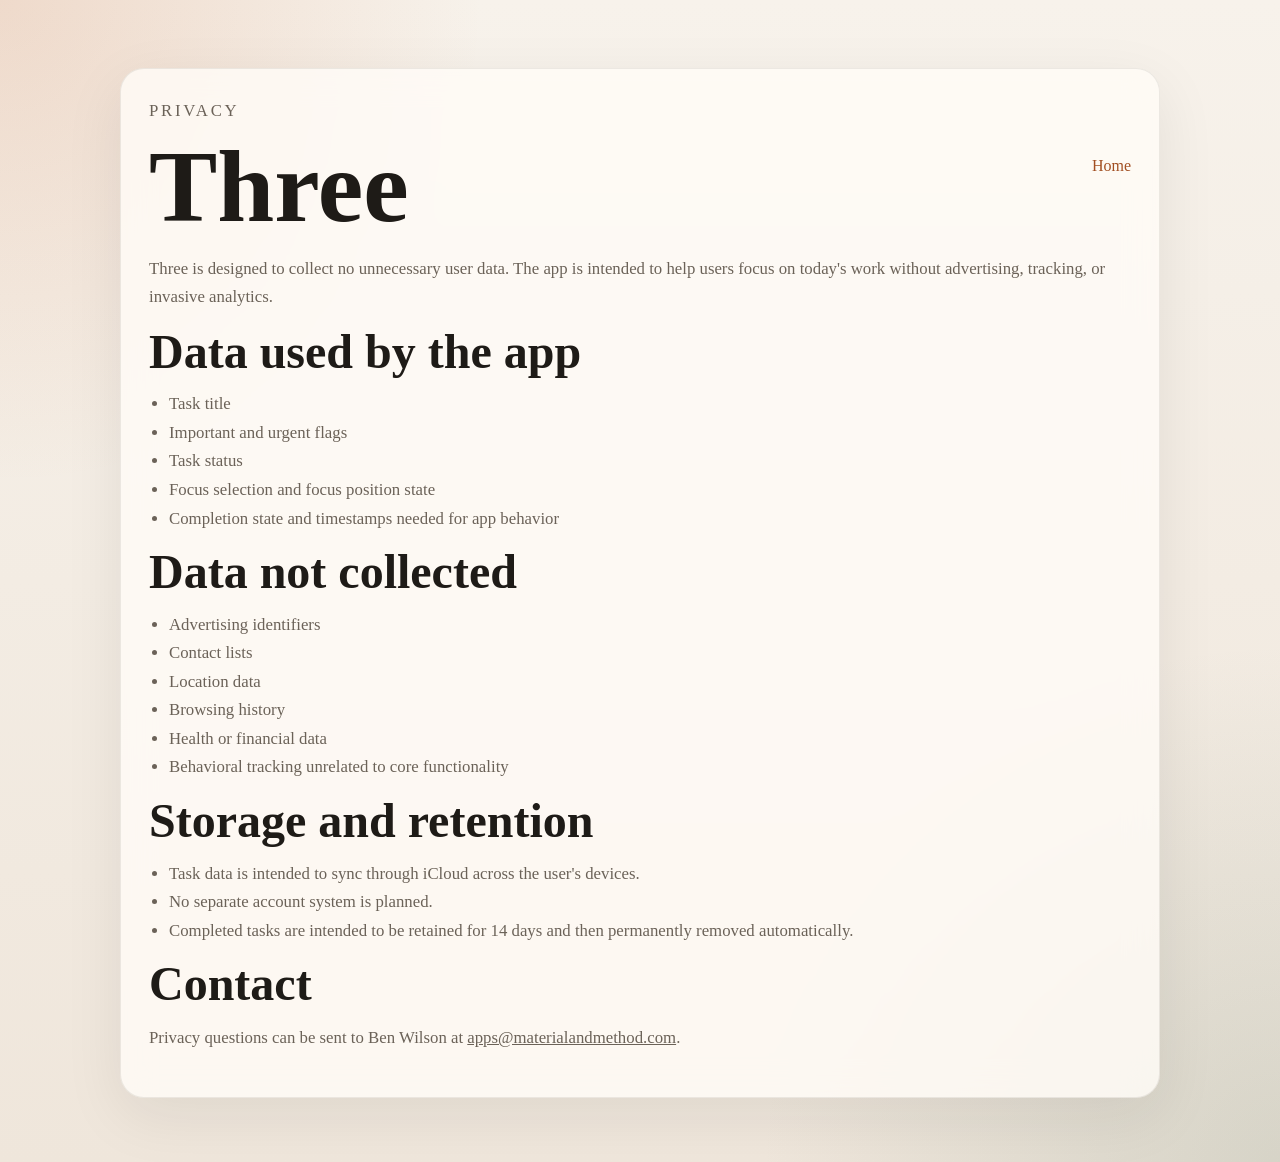
==== privacy/index.html @ d2e29316 "Initial scaffold for Three public pages" ====
<!DOCTYPE html>
<html lang="en">
<head>
  <meta charset="UTF-8" />
  <meta name="viewport" content="width=device-width, initial-scale=1.0" />
  <title>Three Privacy</title>
  <link rel="stylesheet" href="/styles.css" />
</head>
<body>
  <main class="shell">
    <section class="content">
      <header class="page-header">
        <div>
          <p class="eyebrow">Privacy</p>
          <h1>Three</h1>
        </div>
        <a href="/">Home</a>
      </header>

      <p>
        Three is designed to collect no unnecessary user data. The app is intended to help users focus on today's work without
        advertising, tracking, or invasive analytics.
      </p>

      <h2>Data used by the app</h2>
      <ul>
        <li>Task title</li>
        <li>Important and urgent flags</li>
        <li>Task status</li>
        <li>Focus selection and focus position state</li>
        <li>Completion state and timestamps needed for app behavior</li>
      </ul>

      <h2>Data not collected</h2>
      <ul>
        <li>Advertising identifiers</li>
        <li>Contact lists</li>
        <li>Location data</li>
        <li>Browsing history</li>
        <li>Health or financial data</li>
        <li>Behavioral tracking unrelated to core functionality</li>
      </ul>

      <h2>Storage and retention</h2>
      <ul>
        <li>Task data is intended to sync through iCloud across the user's devices.</li>
        <li>No separate account system is planned.</li>
        <li>Completed tasks are intended to be retained for 14 days and then permanently removed automatically.</li>
      </ul>

      <h2>Contact</h2>
      <p>
        Privacy questions can be sent to Ben Wilson at
        <a href="mailto:apps@materialandmethod.com">apps@materialandmethod.com</a>.
      </p>
    </section>
  </main>
</body>
</html>
---- styles.css ----
:root {
  color-scheme: light;
  --bg: #f4efe7;
  --panel: rgba(255, 252, 247, 0.82);
  --ink: #1e1b17;
  --muted: #6b6258;
  --line: rgba(30, 27, 23, 0.08);
  --accent: #c96d3a;
  --accent-strong: #a24f22;
}

* {
  box-sizing: border-box;
}

body {
  margin: 0;
  min-height: 100vh;
  font-family: Georgia, "Times New Roman", serif;
  color: var(--ink);
  background:
    radial-gradient(circle at top left, rgba(201, 109, 58, 0.18), transparent 28%),
    radial-gradient(circle at bottom right, rgba(104, 129, 110, 0.18), transparent 30%),
    linear-gradient(180deg, #f7f2eb 0%, #efe6db 100%);
}

a {
  color: inherit;
}

.shell {
  width: min(1040px, calc(100% - 32px));
  margin: 0 auto;
  padding: 48px 0 64px;
}

.hero,
.panel,
.card,
.content {
  background: var(--panel);
  backdrop-filter: blur(16px);
  border: 1px solid var(--line);
  border-radius: 24px;
  box-shadow: 0 18px 60px rgba(30, 27, 23, 0.08);
}

.hero {
  padding: 56px 28px;
}

.eyebrow {
  margin: 0 0 12px;
  color: var(--muted);
  text-transform: uppercase;
  letter-spacing: 0.16em;
  font-size: 0.75rem;
}

h1,
h2,
h3 {
  margin: 0;
  line-height: 0.95;
}

h1 {
  font-size: clamp(3rem, 9vw, 6.4rem);
}

h2 {
  font-size: clamp(1.8rem, 4vw, 3rem);
}

h3 {
  font-size: 1.4rem;
  margin-bottom: 12px;
}

.lede,
.panel p,
.card p,
.content p,
.content li {
  font-size: 1.05rem;
  line-height: 1.7;
  color: var(--muted);
}

.actions {
  display: flex;
  gap: 12px;
  margin-top: 28px;
  flex-wrap: wrap;
}

.actions a {
  text-decoration: none;
  padding: 12px 18px;
  border-radius: 999px;
  border: 1px solid var(--line);
}

.actions a:first-child {
  background: var(--accent);
  color: #fff9f4;
  border-color: transparent;
}

.actions a:first-child:hover {
  background: var(--accent-strong);
}

.panel,
.content {
  padding: 28px;
  margin-top: 20px;
}

.grid {
  display: grid;
  grid-template-columns: repeat(3, minmax(0, 1fr));
  gap: 20px;
  margin-top: 20px;
}

.card {
  padding: 24px;
}

.page-header {
  display: flex;
  justify-content: space-between;
  align-items: center;
  gap: 16px;
  margin-bottom: 20px;
}

.page-header a {
  text-decoration: none;
  color: var(--accent-strong);
}

ul {
  padding-left: 20px;
}

@media (max-width: 800px) {
  .grid {
    grid-template-columns: 1fr;
  }

  .hero {
    padding: 40px 22px;
  }

  .page-header {
    flex-direction: column;
    align-items: flex-start;
  }
}
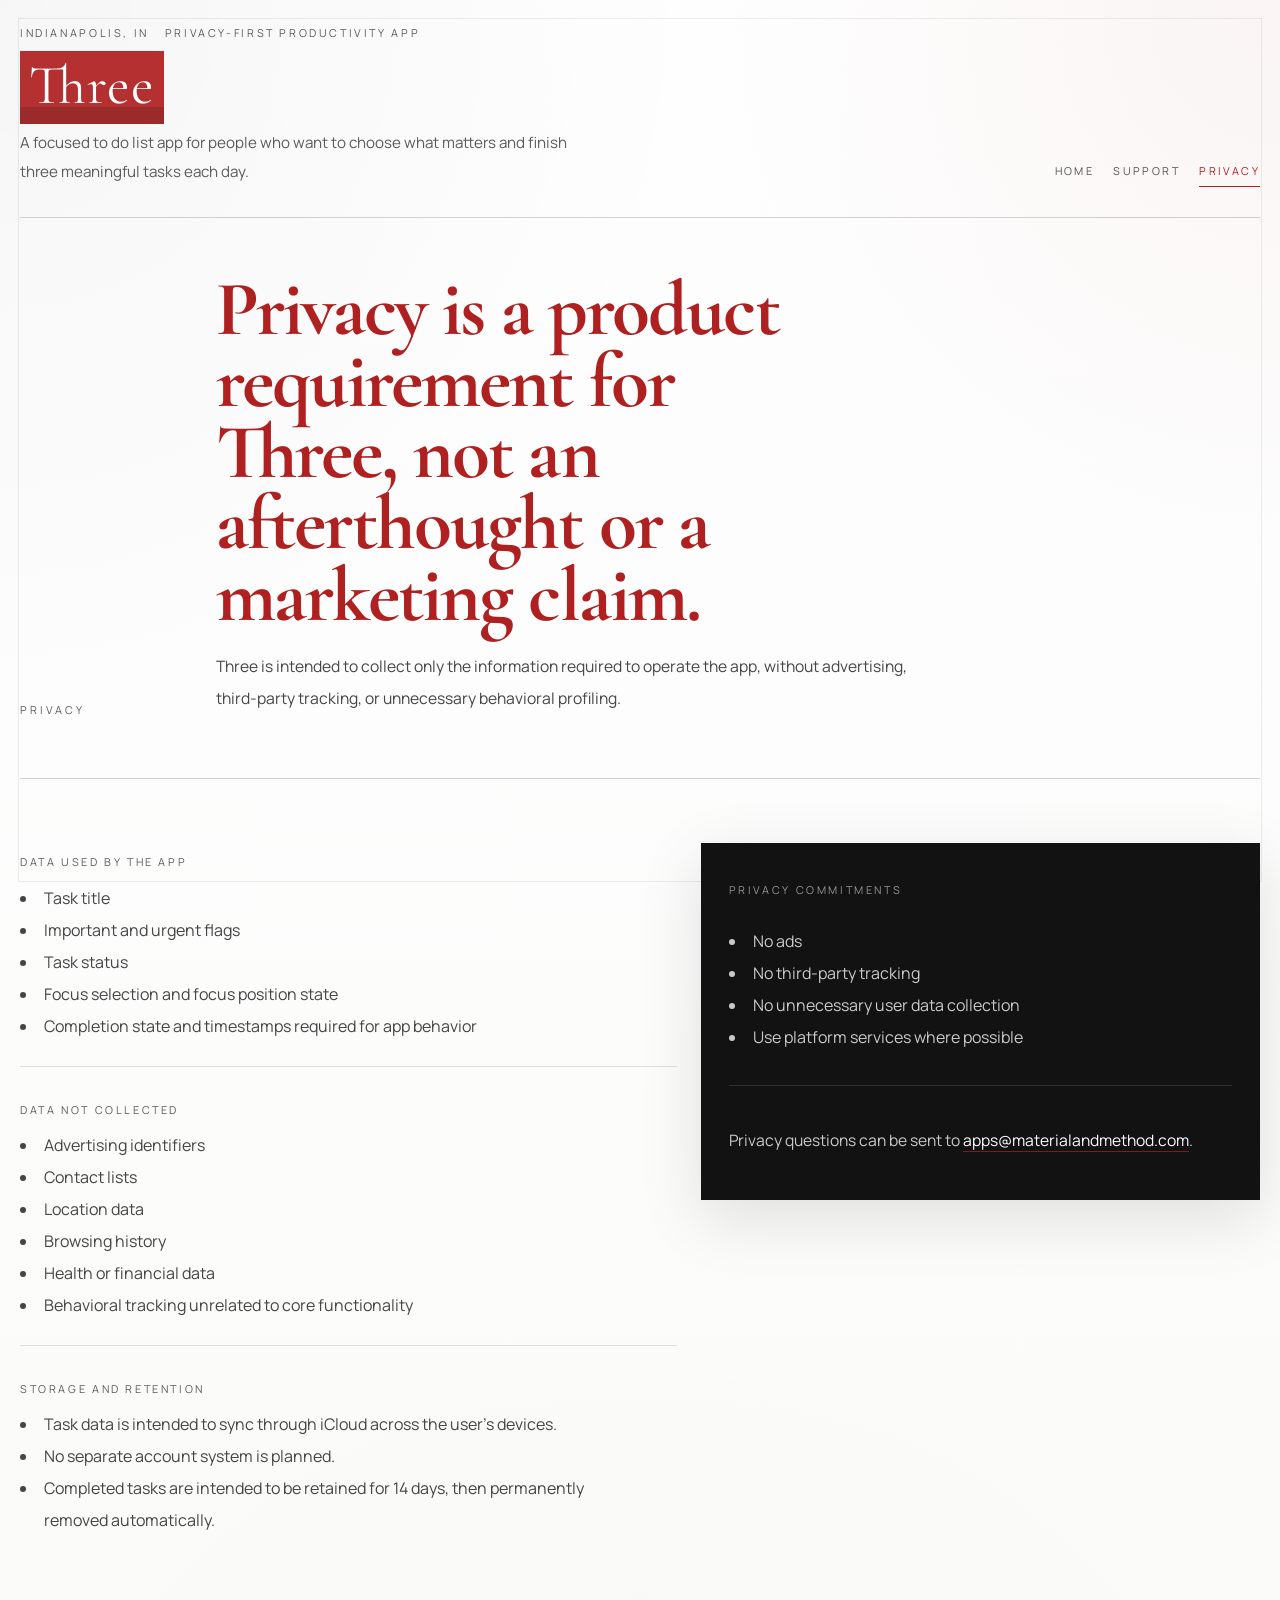
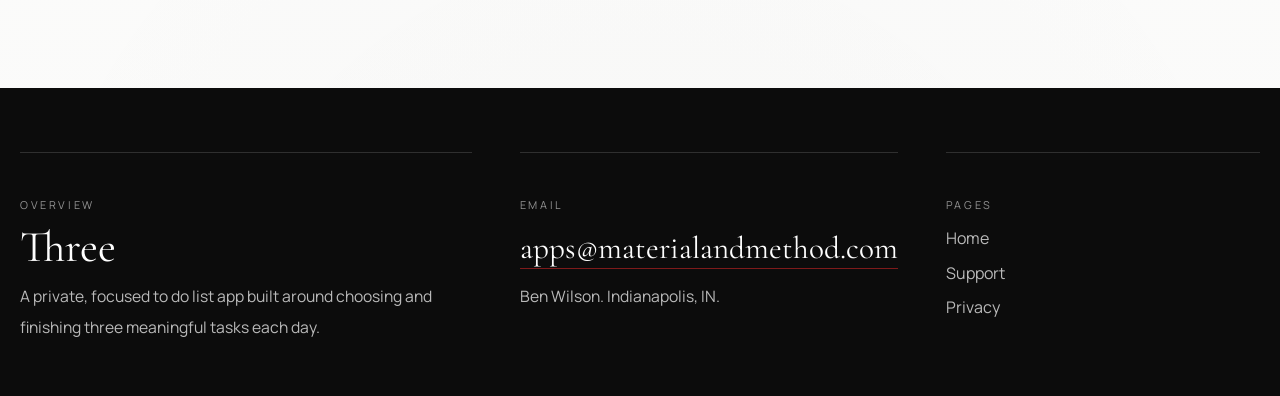
==== commit 8f3a6ece: "Match three pages to Material + Method site style" ====
--- a/privacy/index.html
+++ b/privacy/index.html
@@ -4,56 +4,131 @@
   <meta charset="UTF-8" />
   <meta name="viewport" content="width=device-width, initial-scale=1.0" />
   <title>Three Privacy</title>
-  <link rel="stylesheet" href="/styles.css" />
+  <meta
+    name="description"
+    content="Privacy policy and data-handling overview for Three."
+  />
+  <link rel="stylesheet" href="../styles.css" />
 </head>
 <body>
-  <main class="shell">
-    <section class="content">
-      <header class="page-header">
+  <div class="grain">
+    <header class="site-header shell">
+      <div class="site-header__inner">
+        <div class="site-header__intro">
+          <div class="site-meta">
+            <span>Indianapolis, IN</span>
+            <span>Privacy-First Productivity App</span>
+          </div>
+          <a class="brand" href="../">
+            <span class="editorial-highlight">Three</span>
+          </a>
+          <p class="tagline">
+            A focused to do list app for people who want to choose what matters and finish three meaningful tasks each day.
+          </p>
+        </div>
+
+        <nav class="site-nav" aria-label="Primary navigation">
+          <a href="../">Home</a>
+          <a href="../support/">Support</a>
+          <a href="./" aria-current="page">Privacy</a>
+        </nav>
+      </div>
+    </header>
+
+    <main class="shell page-main">
+      <section class="page-intro">
+        <div class="page-intro__grid">
+          <p class="editorial-eyebrow">Privacy</p>
+          <div>
+            <h1>Privacy is a product requirement for Three, not an afterthought or a marketing claim.</h1>
+            <p class="editorial-copy">
+              Three is intended to collect only the information required to operate the app, without advertising, third-party tracking, or unnecessary behavioral profiling.
+            </p>
+          </div>
+        </div>
+      </section>
+
+      <section class="content-grid">
+        <div class="policy-flow">
+          <section class="policy-section">
+            <p class="editorial-meta">Data used by the app</p>
+            <ul class="content-list">
+              <li>Task title</li>
+              <li>Important and urgent flags</li>
+              <li>Task status</li>
+              <li>Focus selection and focus position state</li>
+              <li>Completion state and timestamps required for app behavior</li>
+            </ul>
+          </section>
+
+          <section class="policy-section">
+            <p class="editorial-meta">Data not collected</p>
+            <ul class="content-list">
+              <li>Advertising identifiers</li>
+              <li>Contact lists</li>
+              <li>Location data</li>
+              <li>Browsing history</li>
+              <li>Health or financial data</li>
+              <li>Behavioral tracking unrelated to core functionality</li>
+            </ul>
+          </section>
+
+          <section class="policy-section">
+            <p class="editorial-meta">Storage and retention</p>
+            <ul class="content-list">
+              <li>Task data is intended to sync through iCloud across the user's devices.</li>
+              <li>No separate account system is planned.</li>
+              <li>Completed tasks are intended to be retained for 14 days, then permanently removed automatically.</li>
+            </ul>
+          </section>
+        </div>
+
+        <aside class="dark-panel">
+          <div class="info-block">
+            <p class="editorial-meta footer-muted">Privacy commitments</p>
+            <ul class="content-list content-list--dark">
+              <li>No ads</li>
+              <li>No third-party tracking</li>
+              <li>No unnecessary user data collection</li>
+              <li>Use platform services where possible</li>
+            </ul>
+          </div>
+
+          <div class="dark-panel__footer">
+            <p class="editorial-copy editorial-copy--dark">
+              Privacy questions can be sent to <a href="mailto:apps@materialandmethod.com">apps@materialandmethod.com</a>.
+            </p>
+          </div>
+        </aside>
+      </section>
+    </main>
+
+    <footer class="site-footer">
+      <div class="shell site-footer__inner">
         <div>
-          <p class="eyebrow">Privacy</p>
-          <h1>Three</h1>
+          <p class="editorial-meta footer-muted">Overview</p>
+          <p class="footer-title">Three</p>
+          <p class="footer-copy">
+            A private, focused to do list app built around choosing and finishing three meaningful tasks each day.
+          </p>
         </div>
-        <a href="/">Home</a>
-      </header>
 
-      <p>
-        Three is designed to collect no unnecessary user data. The app is intended to help users focus on today's work without
-        advertising, tracking, or invasive analytics.
-      </p>
+        <div>
+          <p class="editorial-meta footer-muted">Email</p>
+          <a class="footer-email" href="mailto:apps@materialandmethod.com">apps@materialandmethod.com</a>
+          <p class="footer-copy">Ben Wilson. Indianapolis, IN.</p>
+        </div>
 
-      <h2>Data used by the app</h2>
-      <ul>
-        <li>Task title</li>
-        <li>Important and urgent flags</li>
-        <li>Task status</li>
-        <li>Focus selection and focus position state</li>
-        <li>Completion state and timestamps needed for app behavior</li>
-      </ul>
-
-      <h2>Data not collected</h2>
-      <ul>
-        <li>Advertising identifiers</li>
-        <li>Contact lists</li>
-        <li>Location data</li>
-        <li>Browsing history</li>
-        <li>Health or financial data</li>
-        <li>Behavioral tracking unrelated to core functionality</li>
-      </ul>
-
-      <h2>Storage and retention</h2>
-      <ul>
-        <li>Task data is intended to sync through iCloud across the user's devices.</li>
-        <li>No separate account system is planned.</li>
-        <li>Completed tasks are intended to be retained for 14 days and then permanently removed automatically.</li>
-      </ul>
-
-      <h2>Contact</h2>
-      <p>
-        Privacy questions can be sent to Ben Wilson at
-        <a href="mailto:apps@materialandmethod.com">apps@materialandmethod.com</a>.
-      </p>
-    </section>
-  </main>
+        <div>
+          <p class="editorial-meta footer-muted">Pages</p>
+          <ul class="footer-links">
+            <li><a href="../">Home</a></li>
+            <li><a href="../support/">Support</a></li>
+            <li><a href="./">Privacy</a></li>
+          </ul>
+        </div>
+      </div>
+    </footer>
+  </div>
 </body>
 </html>
--- a/styles.css
+++ b/styles.css
@@ -1,161 +1,664 @@
+@import url("https://fonts.googleapis.com/css2?family=Cormorant+Garamond:wght@400;500;600;700&family=Manrope:wght@400;500;600;700;800&display=swap");
+
 :root {
   color-scheme: light;
-  --bg: #f4efe7;
-  --panel: rgba(255, 252, 247, 0.82);
-  --ink: #1e1b17;
-  --muted: #6b6258;
-  --line: rgba(30, 27, 23, 0.08);
-  --accent: #c96d3a;
-  --accent-strong: #a24f22;
+  --background: 255 255 255;
+  --foreground: 18 18 18;
+  --muted: 248 248 246;
+  --muted-foreground: 92 92 92;
+  --border: 18 18 18;
+  --input: 248 248 246;
+  --ring: 176 32 32;
+  --primary: 18 18 18;
+  --primary-foreground: 255 255 255;
+  --accent: 176 32 32;
+  --accent-foreground: 255 255 255;
+  --dark: 12 12 12;
+  --dark-foreground: 255 255 255;
 }
 
 * {
   box-sizing: border-box;
+}
+
+html {
+  scroll-behavior: smooth;
 }
 
 body {
   margin: 0;
   min-height: 100vh;
-  font-family: Georgia, "Times New Roman", serif;
-  color: var(--ink);
+  background-color: rgb(var(--background));
   background:
-    radial-gradient(circle at top left, rgba(201, 109, 58, 0.18), transparent 28%),
-    radial-gradient(circle at bottom right, rgba(104, 129, 110, 0.18), transparent 30%),
-    linear-gradient(180deg, #f7f2eb 0%, #efe6db 100%);
+    radial-gradient(circle at top left, rgba(0, 0, 0, 0.032), transparent 30%),
+    radial-gradient(circle at top right, rgba(176, 32, 32, 0.045), transparent 24%),
+    radial-gradient(circle at bottom center, rgba(0, 0, 0, 0.016), transparent 34%),
+    linear-gradient(180deg, rgb(var(--background)) 0%, rgb(251 251 250) 100%);
+  color: rgb(var(--foreground));
+  font-family: "Manrope", sans-serif;
+  line-height: 1.65;
+  -webkit-font-smoothing: antialiased;
+  -moz-osx-font-smoothing: grayscale;
+  font-feature-settings: "liga", "kern";
+  text-rendering: optimizeLegibility;
+}
+
+body::after {
+  content: "";
+  position: fixed;
+  inset: 0;
+  pointer-events: none;
+  border: 1px solid rgb(var(--border) / 0.075);
+  margin: 18px;
+}
+
+::selection {
+  background: rgba(176, 32, 32, 0.86);
+  color: rgb(var(--accent-foreground));
+}
+
+.grain {
+  position: relative;
+  min-height: 100vh;
+}
+
+.grain::before {
+  content: "";
+  position: absolute;
+  inset: 0;
+  pointer-events: none;
+  opacity: 0.08;
+  background-image:
+    linear-gradient(rgba(0, 0, 0, 0.01), rgba(0, 0, 0, 0.01)),
+    url("data:image/svg+xml,%3Csvg xmlns='http://www.w3.org/2000/svg' width='140' height='140' viewBox='0 0 140 140'%3E%3Cg fill='%23000000' fill-opacity='.03'%3E%3Ccircle cx='20' cy='24' r='1.2'/%3E%3Ccircle cx='88' cy='38' r='0.8'/%3E%3Ccircle cx='110' cy='72' r='1'/%3E%3Ccircle cx='46' cy='90' r='1.1'/%3E%3Ccircle cx='14' cy='118' r='0.9'/%3E%3Ccircle cx='76' cy='122' r='1.2'/%3E%3C/g%3E%3C/svg%3E");
+}
+
+a,
+button,
+input,
+textarea {
+  transition:
+    color 160ms ease,
+    border-color 160ms ease,
+    background-color 160ms ease,
+    opacity 160ms ease,
+    transform 160ms ease;
 }
 
 a {
   color: inherit;
-}
-
-.shell {
-  width: min(1040px, calc(100% - 32px));
-  margin: 0 auto;
-  padding: 48px 0 64px;
-}
-
-.hero,
-.panel,
-.card,
-.content {
-  background: var(--panel);
-  backdrop-filter: blur(16px);
-  border: 1px solid var(--line);
-  border-radius: 24px;
-  box-shadow: 0 18px 60px rgba(30, 27, 23, 0.08);
-}
-
-.hero {
-  padding: 56px 28px;
-}
-
-.eyebrow {
-  margin: 0 0 12px;
-  color: var(--muted);
-  text-transform: uppercase;
-  letter-spacing: 0.16em;
-  font-size: 0.75rem;
+  text-decoration: none;
 }
 
 h1,
 h2,
-h3 {
+h3,
+h4 {
   margin: 0;
+  font-family: "Cormorant Garamond", serif;
+  letter-spacing: -0.024em;
+  text-wrap: balance;
+}
+
+p,
+li {
+  text-wrap: pretty;
+}
+
+.shell {
+  width: min(82rem, calc(100% - 40px));
+  margin: 0 auto;
+}
+
+.editorial-eyebrow,
+.editorial-meta {
+  font-size: 0.68rem;
+  text-transform: uppercase;
+  letter-spacing: 0.24em;
+  color: rgb(var(--muted-foreground));
+}
+
+.editorial-eyebrow {
+  letter-spacing: 0.28em;
+}
+
+.editorial-accent {
+  color: rgb(var(--accent));
+}
+
+.editorial-copy {
+  font-size: 0.98rem;
+  line-height: 2;
+  color: rgb(var(--foreground) / 0.78);
+}
+
+.editorial-copy--dark {
+  color: rgb(var(--dark-foreground) / 0.78);
+}
+
+.editorial-link {
+  display: inline-flex;
+  align-items: flex-end;
+  border-bottom: 1px solid rgb(var(--accent) / 0.7);
+  padding-bottom: 0.55rem;
+  font-size: 0.68rem;
+  text-transform: uppercase;
+  letter-spacing: 0.24em;
+  color: rgb(var(--accent));
+}
+
+.editorial-link:hover {
+  border-color: rgb(var(--accent));
+  color: rgb(var(--foreground));
+}
+
+.editorial-highlight {
+  display: inline;
+  padding: 0.02em 0.16em 0.1em;
+  color: rgb(var(--accent-foreground));
+  background:
+    repeating-linear-gradient(
+      180deg,
+      rgb(var(--accent) / 0.92) 0 1.02em,
+      rgb(148 26 26 / 0.92) 1.02em 1.5em
+    );
+  box-decoration-break: clone;
+  -webkit-box-decoration-break: clone;
+}
+
+.editorial-panel {
+  border: 1px solid rgb(var(--border) / 0.12);
+  background: rgb(255 255 255 / 0.82);
+  box-shadow: 0 18px 60px rgba(18, 18, 18, 0.08);
+}
+
+.button {
+  display: inline-flex;
+  align-items: center;
+  justify-content: center;
+  padding: 0.95rem 1.5rem;
+  font-size: 0.68rem;
+  text-transform: uppercase;
+  letter-spacing: 0.24em;
+}
+
+.button--primary {
+  border: 1px solid rgb(var(--primary));
+  background: rgb(var(--primary));
+  color: rgb(var(--primary-foreground));
+}
+
+.button--primary:hover {
+  border-color: rgb(var(--accent));
+  background: rgb(var(--accent));
+}
+
+.site-header {
+  padding-top: 1.5rem;
+}
+
+.site-header__inner {
+  display: grid;
+  gap: 2rem;
+  border-bottom: 1px solid rgb(var(--border) / 0.18);
+  padding-bottom: 1.9rem;
+}
+
+.site-header__intro {
+  display: grid;
+  gap: 1rem;
+}
+
+.site-meta {
+  display: flex;
+  flex-wrap: wrap;
+  gap: 0.25rem 1rem;
+  font-size: 0.68rem;
+  text-transform: uppercase;
+  letter-spacing: 0.24em;
+  color: rgb(var(--muted-foreground));
+}
+
+.brand {
+  display: inline-block;
+  width: fit-content;
+  font-family: "Cormorant Garamond", serif;
+  font-size: clamp(2.8rem, 5vw, 3.45rem);
+  line-height: 1;
+  letter-spacing: 0.02em;
+}
+
+.tagline {
+  max-width: 36rem;
+  margin: 0;
+  font-size: 0.95rem;
+  line-height: 1.9;
+  color: rgb(var(--muted-foreground));
+}
+
+.site-nav {
+  display: flex;
+  flex-wrap: wrap;
+  gap: 0.75rem 1.2rem;
+  align-items: flex-end;
+  font-size: 0.68rem;
+  text-transform: uppercase;
+  letter-spacing: 0.22em;
+  color: rgb(var(--foreground) / 0.72);
+}
+
+.site-nav a {
+  display: inline-flex;
+  border-bottom: 1px solid transparent;
+  padding-bottom: 0.35rem;
+}
+
+.site-nav a:hover {
+  border-color: rgb(var(--accent));
+  color: rgb(var(--foreground));
+}
+
+.site-nav a[aria-current="page"] {
+  border-color: rgb(var(--accent));
+  color: rgb(var(--accent));
+}
+
+.hero {
+  padding-top: 2rem;
+}
+
+.hero__grid {
+  display: grid;
+  gap: 3rem;
+  border-bottom: 1px solid rgb(var(--border) / 0.18);
+  padding-bottom: 4rem;
+}
+
+.hero__copy {
+  display: grid;
+  gap: 1.75rem;
+}
+
+.hero__copy h1 {
+  max-width: 14ch;
+  font-size: clamp(3.3rem, 8vw, 5.25rem);
+  line-height: 0.92;
+  color: rgb(var(--accent));
+}
+
+.hero__copy .editorial-copy {
+  max-width: 40rem;
+  margin: 0;
+}
+
+.hero__actions {
+  display: flex;
+  flex-wrap: wrap;
+  gap: 0.75rem 1rem;
+  align-items: center;
+}
+
+.hero-panel {
+  overflow: hidden;
+}
+
+.hero-panel__visual {
+  padding: 2rem;
+  background:
+    linear-gradient(180deg, rgb(255 255 255 / 0.94), rgb(247 247 245 / 0.84)),
+    radial-gradient(circle at top right, rgba(176, 32, 32, 0.08), transparent 38%);
+}
+
+.hero-panel__eyebrow {
+  margin: 0 0 1rem;
+}
+
+.hero-panel__count {
+  font-family: "Cormorant Garamond", serif;
+  font-size: clamp(3.25rem, 12vw, 7rem);
+  line-height: 0.9;
+  letter-spacing: -0.05em;
+  color: rgb(var(--foreground));
+}
+
+.hero-panel__caption {
+  max-width: 28rem;
+  margin: 1rem 0 0;
+  font-size: 1rem;
+  line-height: 1.9;
+  color: rgb(var(--foreground) / 0.72);
+}
+
+.hero-panel__details {
+  display: grid;
+  gap: 1.5rem;
+  padding: 1.5rem 1.75rem;
+  background: rgb(var(--primary));
+  color: rgb(var(--primary-foreground));
+}
+
+.hero-panel__details p:last-child {
+  margin: 0.5rem 0 0;
+  font-size: 0.92rem;
+  line-height: 1.9;
+  color: rgb(var(--primary-foreground) / 0.78);
+}
+
+.section,
+.page-main {
+  padding-bottom: 8rem;
+}
+
+.section {
+  padding-top: 3rem;
+}
+
+.section-heading {
+  display: grid;
+  gap: 1rem;
+  border-bottom: 1px solid rgb(var(--border) / 0.18);
+  padding-bottom: 1.25rem;
+}
+
+.section-heading h2 {
+  max-width: 14ch;
+  font-size: clamp(2.5rem, 6vw, 3.8rem);
   line-height: 0.95;
-}
-
-h1 {
-  font-size: clamp(3rem, 9vw, 6.4rem);
-}
-
-h2 {
-  font-size: clamp(1.8rem, 4vw, 3rem);
-}
-
-h3 {
-  font-size: 1.4rem;
-  margin-bottom: 12px;
-}
-
-.lede,
-.panel p,
-.card p,
-.content p,
-.content li {
-  font-size: 1.05rem;
-  line-height: 1.7;
-  color: var(--muted);
-}
-
-.actions {
-  display: flex;
-  gap: 12px;
-  margin-top: 28px;
-  flex-wrap: wrap;
-}
-
-.actions a {
-  text-decoration: none;
-  padding: 12px 18px;
-  border-radius: 999px;
-  border: 1px solid var(--line);
-}
-
-.actions a:first-child {
-  background: var(--accent);
-  color: #fff9f4;
-  border-color: transparent;
-}
-
-.actions a:first-child:hover {
-  background: var(--accent-strong);
-}
-
-.panel,
-.content {
-  padding: 28px;
-  margin-top: 20px;
-}
-
-.grid {
-  display: grid;
-  grid-template-columns: repeat(3, minmax(0, 1fr));
-  gap: 20px;
-  margin-top: 20px;
-}
-
-.card {
-  padding: 24px;
-}
-
-.page-header {
-  display: flex;
-  justify-content: space-between;
-  align-items: center;
-  gap: 16px;
-  margin-bottom: 20px;
-}
-
-.page-header a {
-  text-decoration: none;
-  color: var(--accent-strong);
-}
-
-ul {
-  padding-left: 20px;
-}
-
-@media (max-width: 800px) {
-  .grid {
-    grid-template-columns: 1fr;
+  color: rgb(var(--accent));
+}
+
+.feature-list {
+  display: grid;
+}
+
+.feature-row {
+  display: grid;
+  gap: 1rem;
+  border-bottom: 1px solid rgb(var(--border) / 0.12);
+  padding: 1.6rem 0;
+}
+
+.feature-row__meta {
+  margin: 0;
+  padding-top: 0.3rem;
+}
+
+.feature-row h3 {
+  font-size: clamp(2rem, 4vw, 2.8rem);
+  line-height: 0.98;
+}
+
+.feature-row .editorial-copy {
+  max-width: 44rem;
+  margin: 0.8rem 0 0;
+}
+
+.page-main {
+  padding-top: 3.5rem;
+}
+
+.page-intro {
+  margin-bottom: 4rem;
+  border-bottom: 1px solid rgb(var(--border) / 0.18);
+  padding-bottom: 3rem;
+}
+
+.page-intro__grid {
+  display: grid;
+  gap: 1.25rem;
+}
+
+.page-intro h1 {
+  max-width: 16ch;
+  font-size: clamp(3.45rem, 8vw, 4.85rem);
+  line-height: 0.92;
+  color: rgb(var(--accent));
+}
+
+.page-intro .editorial-copy {
+  max-width: 44rem;
+  margin-top: 1.25rem;
+}
+
+.content-grid {
+  display: grid;
+  gap: 1.5rem;
+}
+
+.info-panel {
+  display: grid;
+  gap: 2rem;
+  padding: 1.75rem;
+}
+
+.info-block {
+  display: grid;
+  gap: 0.9rem;
+}
+
+.contact-link {
+  display: inline-flex;
+  width: fit-content;
+  border-bottom: 1px solid rgb(var(--accent) / 0.7);
+  padding-bottom: 0.25rem;
+  font-family: "Cormorant Garamond", serif;
+  font-size: clamp(2rem, 5vw, 2.7rem);
+  line-height: 1;
+}
+
+.contact-link:hover {
+  border-color: rgb(var(--accent));
+  color: rgb(var(--accent));
+}
+
+.dark-panel {
+  display: grid;
+  gap: 2rem;
+  align-content: start;
+  padding: 1.75rem;
+  background: rgb(var(--primary));
+  color: rgb(var(--primary-foreground));
+  box-shadow: 0 18px 60px rgba(18, 18, 18, 0.12);
+}
+
+.dark-panel a {
+  color: rgb(var(--primary-foreground));
+  border-bottom: 1px solid rgb(var(--accent) / 0.7);
+}
+
+.dark-panel a:hover {
+  color: rgb(var(--accent));
+  border-color: rgb(var(--accent));
+}
+
+.dark-panel__footer {
+  border-top: 1px solid rgb(var(--primary-foreground) / 0.12);
+  padding-top: 1.5rem;
+}
+
+.policy-flow {
+  display: grid;
+  gap: 0;
+}
+
+.policy-section {
+  border-top: 1px solid rgb(var(--border) / 0.12);
+  padding: 1.4rem 0 1.5rem;
+}
+
+.policy-section:first-child {
+  border-top: 0;
+  padding-top: 0;
+}
+
+.content-list {
+  margin: 0;
+  padding-left: 1.15rem;
+  color: rgb(var(--foreground) / 0.78);
+}
+
+.content-list li {
+  padding-left: 0.35rem;
+  line-height: 2;
+}
+
+.content-list--dark {
+  color: rgb(var(--dark-foreground) / 0.78);
+}
+
+.site-footer {
+  margin-top: 0;
+  background: rgb(var(--dark));
+  color: rgb(var(--dark-foreground));
+}
+
+.site-footer__inner {
+  display: grid;
+  gap: 3rem;
+  padding-top: 4rem;
+  padding-bottom: 3.25rem;
+}
+
+.site-footer__inner > * {
+  border-top: 1px solid rgb(var(--dark-foreground) / 0.15);
+  padding-top: 2rem;
+}
+
+.footer-muted {
+  color: rgb(var(--dark-foreground) / 0.56);
+}
+
+.footer-title {
+  margin: 0;
+  font-family: "Cormorant Garamond", serif;
+  font-size: clamp(2.35rem, 5vw, 2.75rem);
+  line-height: 1;
+}
+
+.footer-copy {
+  max-width: 28rem;
+  margin: 0.75rem 0 0;
+  font-size: 0.98rem;
+  line-height: 2;
+  color: rgb(var(--dark-foreground) / 0.72);
+}
+
+.footer-email {
+  display: inline-flex;
+  margin-top: 0.35rem;
+  border-bottom: 1px solid rgb(var(--accent) / 0.7);
+  padding-bottom: 0.2rem;
+  font-family: "Cormorant Garamond", serif;
+  font-size: clamp(1.7rem, 4vw, 1.95rem);
+  line-height: 1.1;
+}
+
+.footer-email:hover,
+.footer-links a:hover {
+  color: rgb(var(--accent));
+  border-color: rgb(var(--accent));
+}
+
+.footer-links {
+  margin: 0.35rem 0 0;
+  padding: 0;
+  list-style: none;
+}
+
+.footer-links li + li {
+  margin-top: 0.5rem;
+}
+
+.footer-links a {
+  border-bottom: 1px solid transparent;
+  padding-bottom: 0.1rem;
+  color: rgb(var(--dark-foreground) / 0.72);
+}
+
+@media (min-width: 900px) {
+  .site-header__inner {
+    grid-template-columns: minmax(0, 1fr) auto;
+    align-items: end;
+  }
+
+  .hero__grid {
+    grid-template-columns: 0.72fr 1.28fr;
+    align-items: start;
+  }
+
+  .hero__copy {
+    grid-column: 1 / span 2;
+  }
+
+  .hero-panel__details {
+    grid-template-columns: 1fr 1fr;
+  }
+
+  .section-heading {
+    grid-template-columns: 11rem minmax(0, 1fr);
+    align-items: end;
+  }
+
+  .feature-row {
+    grid-template-columns: 11rem minmax(0, 1fr);
+    align-items: start;
+  }
+
+  .page-intro__grid {
+    grid-template-columns: 11rem minmax(0, 1fr);
+    align-items: end;
+  }
+
+  .content-grid {
+    grid-template-columns: 1.08fr 0.92fr;
+    align-items: start;
+  }
+
+  .site-footer__inner {
+    grid-template-columns: 1.15fr 0.9fr 0.8fr;
+  }
+}
+
+@media (max-width: 640px) {
+  body::after {
+    margin: 10px;
+  }
+
+  .shell {
+    width: min(82rem, calc(100% - 24px));
+  }
+
+  .site-header {
+    padding-top: 1rem;
   }
 
   .hero {
-    padding: 40px 22px;
-  }
-
-  .page-header {
-    flex-direction: column;
-    align-items: flex-start;
-  }
-}
+    padding-top: 1.35rem;
+  }
+
+  .hero__grid {
+    padding-bottom: 3rem;
+  }
+
+  .hero-panel__visual,
+  .hero-panel__details,
+  .info-panel,
+  .dark-panel {
+    padding: 1.25rem;
+  }
+
+  .page-main {
+    padding-top: 2.5rem;
+    padding-bottom: 5rem;
+  }
+
+  .section {
+    padding-top: 2.2rem;
+    padding-bottom: 5rem;
+  }
+
+  .site-footer__inner {
+    padding-top: 3rem;
+    padding-bottom: 2.5rem;
+  }
+}
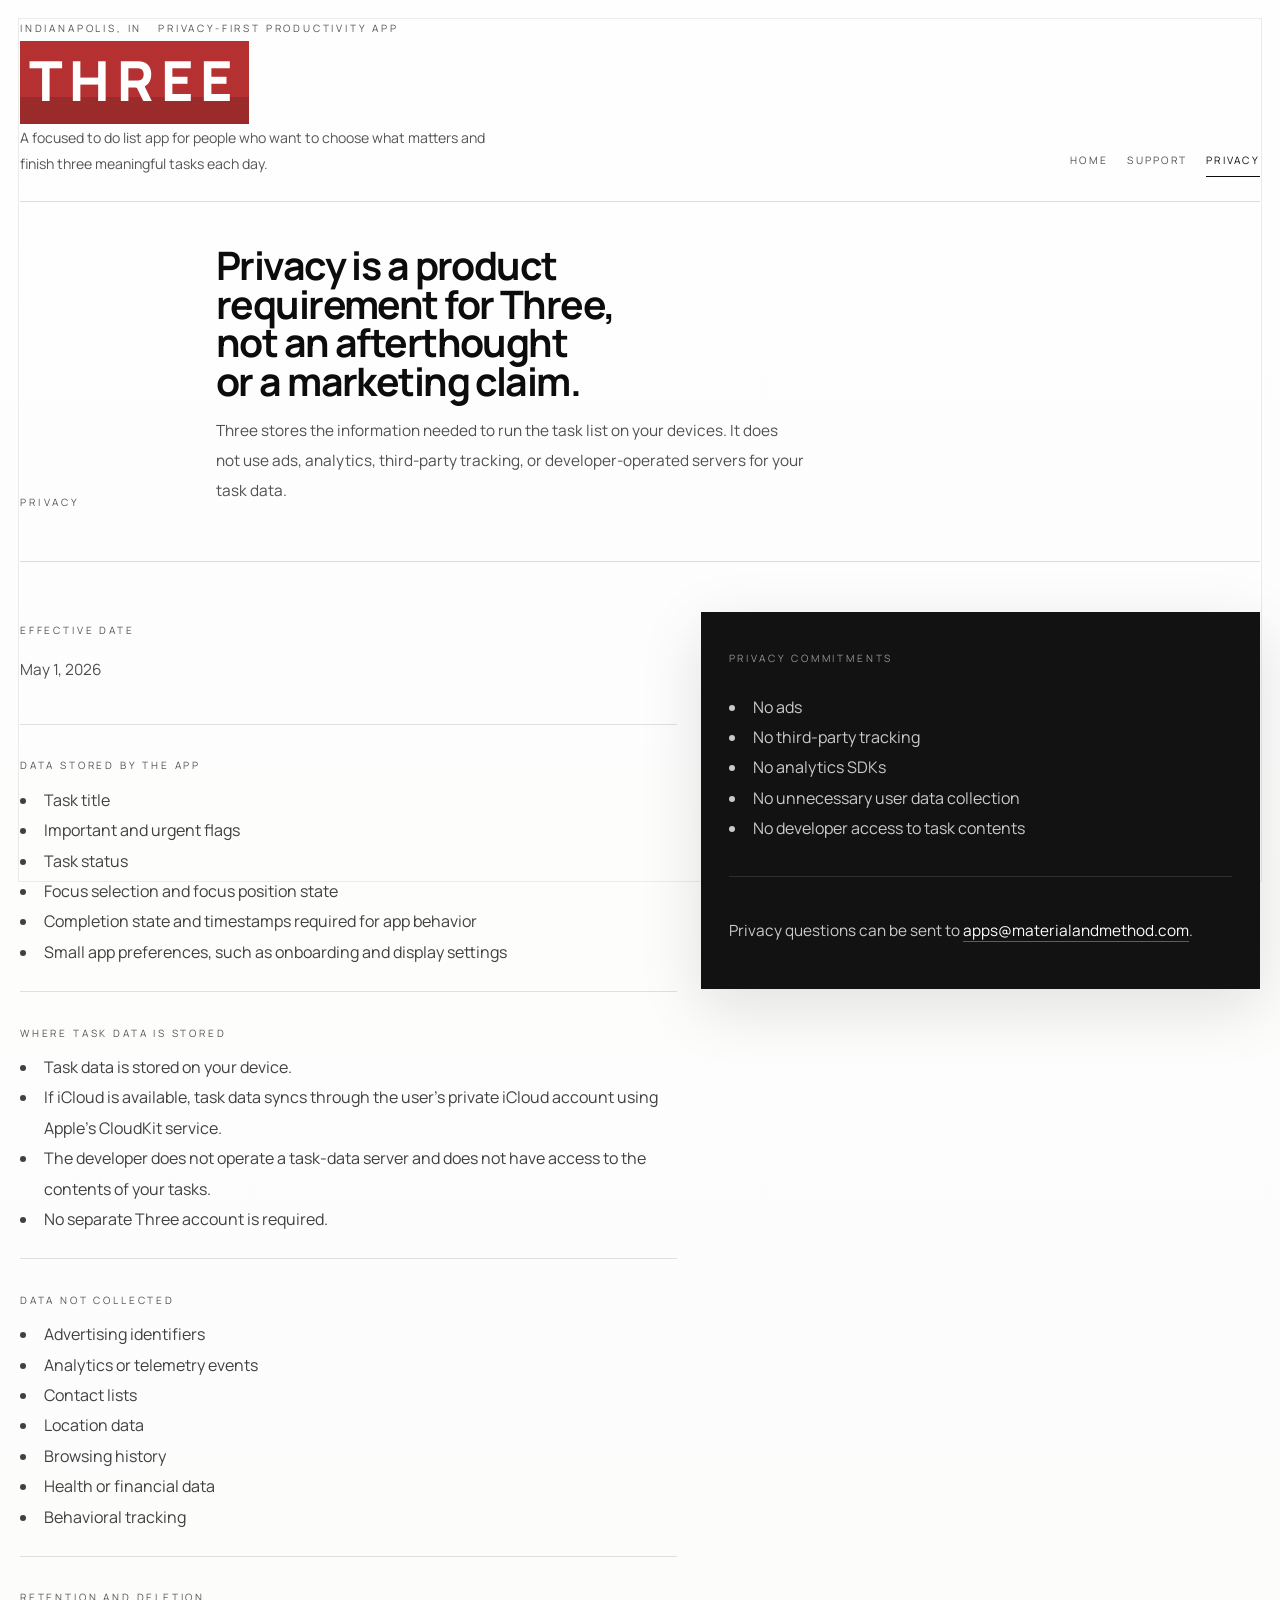
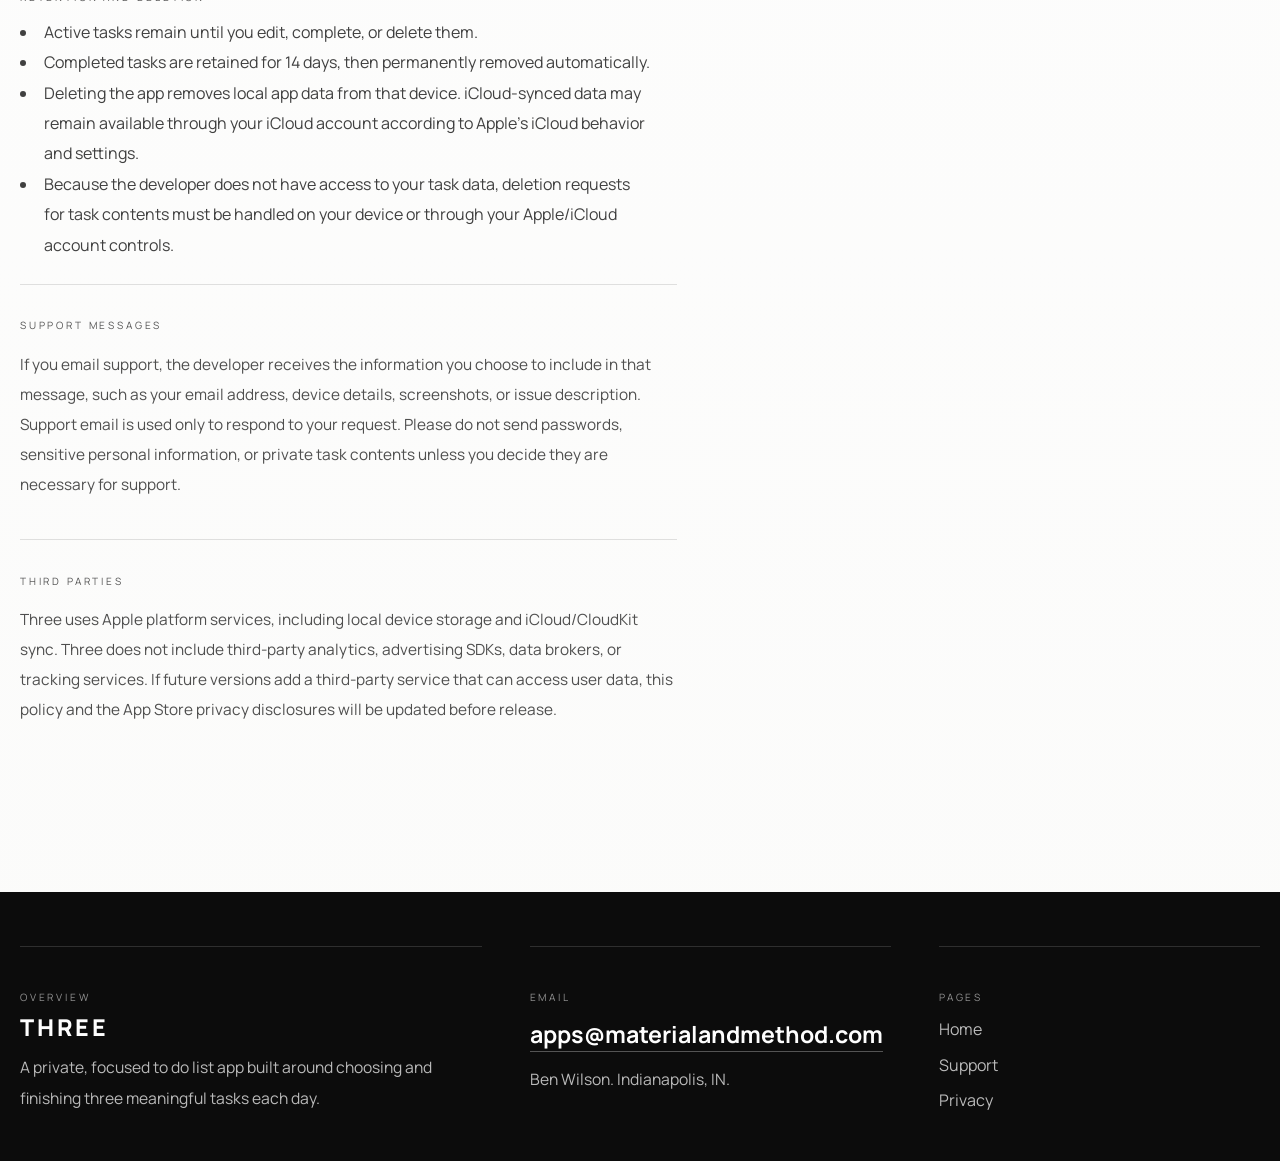
==== commit 24c6b12f: "Refresh support and privacy page content" ====
--- a/privacy/index.html
+++ b/privacy/index.html
@@ -42,7 +42,7 @@
           <div>
             <h1>Privacy is a product requirement for Three, not an afterthought or a marketing claim.</h1>
             <p class="editorial-copy">
-              Three is intended to collect only the information required to operate the app, without advertising, third-party tracking, or unnecessary behavioral profiling.
+              Three stores the information needed to run the task list on your devices. It does not use ads, analytics, third-party tracking, or developer-operated servers for your task data.
             </p>
           </div>
         </div>
@@ -51,13 +51,29 @@
       <section class="content-grid">
         <div class="policy-flow">
           <section class="policy-section">
-            <p class="editorial-meta">Data used by the app</p>
+            <p class="editorial-meta">Effective date</p>
+            <p class="editorial-copy">May 1, 2026</p>
+          </section>
+
+          <section class="policy-section">
+            <p class="editorial-meta">Data stored by the app</p>
             <ul class="content-list">
               <li>Task title</li>
               <li>Important and urgent flags</li>
               <li>Task status</li>
               <li>Focus selection and focus position state</li>
               <li>Completion state and timestamps required for app behavior</li>
+              <li>Small app preferences, such as onboarding and display settings</li>
+            </ul>
+          </section>
+
+          <section class="policy-section">
+            <p class="editorial-meta">Where task data is stored</p>
+            <ul class="content-list">
+              <li>Task data is stored on your device.</li>
+              <li>If iCloud is available, task data syncs through the user's private iCloud account using Apple's CloudKit service.</li>
+              <li>The developer does not operate a task-data server and does not have access to the contents of your tasks.</li>
+              <li>No separate Three account is required.</li>
             </ul>
           </section>
 
@@ -65,21 +81,37 @@
             <p class="editorial-meta">Data not collected</p>
             <ul class="content-list">
               <li>Advertising identifiers</li>
+              <li>Analytics or telemetry events</li>
               <li>Contact lists</li>
               <li>Location data</li>
               <li>Browsing history</li>
               <li>Health or financial data</li>
-              <li>Behavioral tracking unrelated to core functionality</li>
+              <li>Behavioral tracking</li>
             </ul>
           </section>
 
           <section class="policy-section">
-            <p class="editorial-meta">Storage and retention</p>
+            <p class="editorial-meta">Retention and deletion</p>
             <ul class="content-list">
-              <li>Task data is intended to sync through iCloud across the user's devices.</li>
-              <li>No separate account system is planned.</li>
-              <li>Completed tasks are intended to be retained for 14 days, then permanently removed automatically.</li>
+              <li>Active tasks remain until you edit, complete, or delete them.</li>
+              <li>Completed tasks are retained for 14 days, then permanently removed automatically.</li>
+              <li>Deleting the app removes local app data from that device. iCloud-synced data may remain available through your iCloud account according to Apple's iCloud behavior and settings.</li>
+              <li>Because the developer does not have access to your task data, deletion requests for task contents must be handled on your device or through your Apple/iCloud account controls.</li>
             </ul>
+          </section>
+
+          <section class="policy-section">
+            <p class="editorial-meta">Support messages</p>
+            <p class="editorial-copy">
+              If you email support, the developer receives the information you choose to include in that message, such as your email address, device details, screenshots, or issue description. Support email is used only to respond to your request. Please do not send passwords, sensitive personal information, or private task contents unless you decide they are necessary for support.
+            </p>
+          </section>
+
+          <section class="policy-section">
+            <p class="editorial-meta">Third parties</p>
+            <p class="editorial-copy">
+              Three uses Apple platform services, including local device storage and iCloud/CloudKit sync. Three does not include third-party analytics, advertising SDKs, data brokers, or tracking services. If future versions add a third-party service that can access user data, this policy and the App Store privacy disclosures will be updated before release.
+            </p>
           </section>
         </div>
 
@@ -89,8 +121,9 @@
             <ul class="content-list content-list--dark">
               <li>No ads</li>
               <li>No third-party tracking</li>
+              <li>No analytics SDKs</li>
               <li>No unnecessary user data collection</li>
-              <li>Use platform services where possible</li>
+              <li>No developer access to task contents</li>
             </ul>
           </div>
 
--- a/styles.css
+++ b/styles.css
@@ -1,14 +1,14 @@
-@import url("https://fonts.googleapis.com/css2?family=Cormorant+Garamond:wght@400;500;600;700&family=Manrope:wght@400;500;600;700;800&display=swap");
+@import url("https://fonts.googleapis.com/css2?family=Manrope:wght@400;500;600;700;800&display=swap");
 
 :root {
   color-scheme: light;
   --background: 255 255 255;
-  --foreground: 18 18 18;
-  --muted: 248 248 246;
-  --muted-foreground: 92 92 92;
+  --foreground: 12 12 12;
+  --muted: 249 249 248;
+  --muted-foreground: 86 86 86;
   --border: 18 18 18;
   --input: 248 248 246;
-  --ring: 176 32 32;
+  --ring: 18 18 18;
   --primary: 18 18 18;
   --primary-foreground: 255 255 255;
   --accent: 176 32 32;
@@ -29,14 +29,10 @@
   margin: 0;
   min-height: 100vh;
   background-color: rgb(var(--background));
-  background:
-    radial-gradient(circle at top left, rgba(0, 0, 0, 0.032), transparent 30%),
-    radial-gradient(circle at top right, rgba(176, 32, 32, 0.045), transparent 24%),
-    radial-gradient(circle at bottom center, rgba(0, 0, 0, 0.016), transparent 34%),
-    linear-gradient(180deg, rgb(var(--background)) 0%, rgb(251 251 250) 100%);
+  background: linear-gradient(180deg, rgb(var(--background)) 0%, rgb(252 252 251) 100%);
   color: rgb(var(--foreground));
   font-family: "Manrope", sans-serif;
-  line-height: 1.65;
+  line-height: 1.72;
   -webkit-font-smoothing: antialiased;
   -moz-osx-font-smoothing: grayscale;
   font-feature-settings: "liga", "kern";
@@ -53,8 +49,8 @@
 }
 
 ::selection {
-  background: rgba(176, 32, 32, 0.86);
-  color: rgb(var(--accent-foreground));
+  background: rgb(var(--foreground));
+  color: rgb(var(--primary-foreground));
 }
 
 .grain {
@@ -67,7 +63,7 @@
   position: absolute;
   inset: 0;
   pointer-events: none;
-  opacity: 0.08;
+  opacity: 0.045;
   background-image:
     linear-gradient(rgba(0, 0, 0, 0.01), rgba(0, 0, 0, 0.01)),
     url("data:image/svg+xml,%3Csvg xmlns='http://www.w3.org/2000/svg' width='140' height='140' viewBox='0 0 140 140'%3E%3Cg fill='%23000000' fill-opacity='.03'%3E%3Ccircle cx='20' cy='24' r='1.2'/%3E%3Ccircle cx='88' cy='38' r='0.8'/%3E%3Ccircle cx='110' cy='72' r='1'/%3E%3Ccircle cx='46' cy='90' r='1.1'/%3E%3Ccircle cx='14' cy='118' r='0.9'/%3E%3Ccircle cx='76' cy='122' r='1.2'/%3E%3C/g%3E%3C/svg%3E");
@@ -95,8 +91,8 @@
 h3,
 h4 {
   margin: 0;
-  font-family: "Cormorant Garamond", serif;
-  letter-spacing: -0.024em;
+  font-family: "Manrope", sans-serif;
+  letter-spacing: -0.04em;
   text-wrap: balance;
 }
 
@@ -112,24 +108,24 @@
 
 .editorial-eyebrow,
 .editorial-meta {
-  font-size: 0.68rem;
+  font-size: 0.63rem;
   text-transform: uppercase;
-  letter-spacing: 0.24em;
+  letter-spacing: 0.28em;
   color: rgb(var(--muted-foreground));
 }
 
 .editorial-eyebrow {
-  letter-spacing: 0.28em;
+  letter-spacing: 0.32em;
 }
 
 .editorial-accent {
-  color: rgb(var(--accent));
+  color: rgb(var(--foreground) / 0.82);
 }
 
 .editorial-copy {
-  font-size: 0.98rem;
-  line-height: 2;
-  color: rgb(var(--foreground) / 0.78);
+  font-size: 0.96rem;
+  line-height: 1.95;
+  color: rgb(var(--foreground) / 0.72);
 }
 
 .editorial-copy--dark {
@@ -139,16 +135,16 @@
 .editorial-link {
   display: inline-flex;
   align-items: flex-end;
-  border-bottom: 1px solid rgb(var(--accent) / 0.7);
+  border-bottom: 1px solid rgb(var(--foreground) / 0.24);
   padding-bottom: 0.55rem;
-  font-size: 0.68rem;
+  font-size: 0.64rem;
   text-transform: uppercase;
   letter-spacing: 0.24em;
-  color: rgb(var(--accent));
+  color: rgb(var(--foreground) / 0.74);
 }
 
 .editorial-link:hover {
-  border-color: rgb(var(--accent));
+  border-color: rgb(var(--foreground));
   color: rgb(var(--foreground));
 }
 
@@ -168,16 +164,16 @@
 
 .editorial-panel {
   border: 1px solid rgb(var(--border) / 0.12);
-  background: rgb(255 255 255 / 0.82);
-  box-shadow: 0 18px 60px rgba(18, 18, 18, 0.08);
+  background: rgb(255 255 255 / 0.96);
+  box-shadow: 0 12px 40px rgba(18, 18, 18, 0.05);
 }
 
 .button {
   display: inline-flex;
   align-items: center;
   justify-content: center;
-  padding: 0.95rem 1.5rem;
-  font-size: 0.68rem;
+  padding: 0.9rem 1.4rem;
+  font-size: 0.64rem;
   text-transform: uppercase;
   letter-spacing: 0.24em;
 }
@@ -189,19 +185,19 @@
 }
 
 .button--primary:hover {
-  border-color: rgb(var(--accent));
-  background: rgb(var(--accent));
+  border-color: rgb(var(--foreground));
+  background: rgb(var(--foreground) / 0.9);
 }
 
 .site-header {
-  padding-top: 1.5rem;
+  padding-top: 1.25rem;
 }
 
 .site-header__inner {
   display: grid;
-  gap: 2rem;
-  border-bottom: 1px solid rgb(var(--border) / 0.18);
-  padding-bottom: 1.9rem;
+  gap: 1.5rem;
+  border-bottom: 1px solid rgb(var(--border) / 0.14);
+  padding-bottom: 1.55rem;
 }
 
 .site-header__intro {
@@ -213,26 +209,28 @@
   display: flex;
   flex-wrap: wrap;
   gap: 0.25rem 1rem;
-  font-size: 0.68rem;
+  font-size: 0.63rem;
   text-transform: uppercase;
-  letter-spacing: 0.24em;
+  letter-spacing: 0.28em;
   color: rgb(var(--muted-foreground));
 }
 
 .brand {
   display: inline-block;
   width: fit-content;
-  font-family: "Cormorant Garamond", serif;
+  font-family: "Manrope", sans-serif;
   font-size: clamp(2.8rem, 5vw, 3.45rem);
   line-height: 1;
-  letter-spacing: 0.02em;
+  letter-spacing: 0.12em;
+  font-weight: 800;
+  text-transform: uppercase;
 }
 
 .tagline {
-  max-width: 36rem;
+  max-width: 30rem;
   margin: 0;
-  font-size: 0.95rem;
-  line-height: 1.9;
+  font-size: 0.88rem;
+  line-height: 1.85;
   color: rgb(var(--muted-foreground));
 }
 
@@ -241,7 +239,7 @@
   flex-wrap: wrap;
   gap: 0.75rem 1.2rem;
   align-items: flex-end;
-  font-size: 0.68rem;
+  font-size: 0.64rem;
   text-transform: uppercase;
   letter-spacing: 0.22em;
   color: rgb(var(--foreground) / 0.72);
@@ -254,40 +252,40 @@
 }
 
 .site-nav a:hover {
-  border-color: rgb(var(--accent));
+  border-color: rgb(var(--foreground) / 0.5);
   color: rgb(var(--foreground));
 }
 
 .site-nav a[aria-current="page"] {
-  border-color: rgb(var(--accent));
-  color: rgb(var(--accent));
+  border-color: rgb(var(--foreground));
+  color: rgb(var(--foreground));
 }
 
 .hero {
-  padding-top: 2rem;
+  padding-top: 1.5rem;
 }
 
 .hero__grid {
   display: grid;
-  gap: 3rem;
-  border-bottom: 1px solid rgb(var(--border) / 0.18);
-  padding-bottom: 4rem;
+  gap: 2.25rem;
+  border-bottom: 1px solid rgb(var(--border) / 0.14);
+  padding-bottom: 3.5rem;
 }
 
 .hero__copy {
   display: grid;
-  gap: 1.75rem;
+  gap: 1.35rem;
 }
 
 .hero__copy h1 {
-  max-width: 14ch;
-  font-size: clamp(3.3rem, 8vw, 5.25rem);
-  line-height: 0.92;
-  color: rgb(var(--accent));
+  max-width: 18ch;
+  font-size: clamp(1.9rem, 4vw, 2.65rem);
+  line-height: 0.98;
+  color: rgb(var(--foreground));
 }
 
 .hero__copy .editorial-copy {
-  max-width: 40rem;
+  max-width: 34rem;
   margin: 0;
 }
 
@@ -304,9 +302,7 @@
 
 .hero-panel__visual {
   padding: 2rem;
-  background:
-    linear-gradient(180deg, rgb(255 255 255 / 0.94), rgb(247 247 245 / 0.84)),
-    radial-gradient(circle at top right, rgba(176, 32, 32, 0.08), transparent 38%);
+  background: linear-gradient(180deg, rgb(255 255 255) 0%, rgb(248 248 247) 100%);
 }
 
 .hero-panel__eyebrow {
@@ -314,19 +310,20 @@
 }
 
 .hero-panel__count {
-  font-family: "Cormorant Garamond", serif;
-  font-size: clamp(3.25rem, 12vw, 7rem);
-  line-height: 0.9;
-  letter-spacing: -0.05em;
+  font-family: "Manrope", sans-serif;
+  font-size: clamp(2rem, 7vw, 3.35rem);
+  line-height: 0.95;
+  letter-spacing: -0.04em;
+  font-weight: 800;
   color: rgb(var(--foreground));
 }
 
 .hero-panel__caption {
-  max-width: 28rem;
-  margin: 1rem 0 0;
-  font-size: 1rem;
-  line-height: 1.9;
-  color: rgb(var(--foreground) / 0.72);
+  max-width: 23rem;
+  margin: 0.85rem 0 0;
+  font-size: 0.94rem;
+  line-height: 1.8;
+  color: rgb(var(--foreground) / 0.68);
 }
 
 .hero-panel__details {
@@ -356,15 +353,15 @@
 .section-heading {
   display: grid;
   gap: 1rem;
-  border-bottom: 1px solid rgb(var(--border) / 0.18);
+  border-bottom: 1px solid rgb(var(--border) / 0.14);
   padding-bottom: 1.25rem;
 }
 
 .section-heading h2 {
-  max-width: 14ch;
-  font-size: clamp(2.5rem, 6vw, 3.8rem);
-  line-height: 0.95;
-  color: rgb(var(--accent));
+  max-width: 18ch;
+  font-size: clamp(1.7rem, 3.5vw, 2.15rem);
+  line-height: 1;
+  color: rgb(var(--foreground));
 }
 
 .feature-list {
@@ -375,7 +372,7 @@
   display: grid;
   gap: 1rem;
   border-bottom: 1px solid rgb(var(--border) / 0.12);
-  padding: 1.6rem 0;
+  padding: 1.35rem 0;
 }
 
 .feature-row__meta {
@@ -384,40 +381,40 @@
 }
 
 .feature-row h3 {
-  font-size: clamp(2rem, 4vw, 2.8rem);
+  font-size: clamp(1.45rem, 2.8vw, 1.8rem);
+  line-height: 1.02;
+}
+
+.feature-row .editorial-copy {
+  max-width: 38rem;
+  margin: 0.7rem 0 0;
+}
+
+.page-main {
+  padding-top: 2.75rem;
+}
+
+.page-intro {
+  margin-bottom: 3.1rem;
+  border-bottom: 1px solid rgb(var(--border) / 0.14);
+  padding-bottom: 2.5rem;
+}
+
+.page-intro__grid {
+  display: grid;
+  gap: 1.25rem;
+}
+
+.page-intro h1 {
+  max-width: 20ch;
+  font-size: clamp(1.95rem, 4.5vw, 2.45rem);
   line-height: 0.98;
-}
-
-.feature-row .editorial-copy {
-  max-width: 44rem;
-  margin: 0.8rem 0 0;
-}
-
-.page-main {
-  padding-top: 3.5rem;
-}
-
-.page-intro {
-  margin-bottom: 4rem;
-  border-bottom: 1px solid rgb(var(--border) / 0.18);
-  padding-bottom: 3rem;
-}
-
-.page-intro__grid {
-  display: grid;
-  gap: 1.25rem;
-}
-
-.page-intro h1 {
-  max-width: 16ch;
-  font-size: clamp(3.45rem, 8vw, 4.85rem);
-  line-height: 0.92;
-  color: rgb(var(--accent));
+  color: rgb(var(--foreground));
 }
 
 .page-intro .editorial-copy {
-  max-width: 44rem;
-  margin-top: 1.25rem;
+  max-width: 38rem;
+  margin-top: 1rem;
 }
 
 .content-grid {
@@ -427,8 +424,8 @@
 
 .info-panel {
   display: grid;
-  gap: 2rem;
-  padding: 1.75rem;
+  gap: 1.6rem;
+  padding: 1.5rem;
 }
 
 .info-block {
@@ -439,16 +436,17 @@
 .contact-link {
   display: inline-flex;
   width: fit-content;
-  border-bottom: 1px solid rgb(var(--accent) / 0.7);
+  border-bottom: 1px solid rgb(var(--foreground) / 0.22);
   padding-bottom: 0.25rem;
-  font-family: "Cormorant Garamond", serif;
-  font-size: clamp(2rem, 5vw, 2.7rem);
+  font-family: "Manrope", sans-serif;
+  font-size: clamp(1.45rem, 3vw, 1.8rem);
   line-height: 1;
+  font-weight: 700;
 }
 
 .contact-link:hover {
-  border-color: rgb(var(--accent));
-  color: rgb(var(--accent));
+  border-color: rgb(var(--foreground));
+  color: rgb(var(--foreground));
 }
 
 .dark-panel {
@@ -463,12 +461,12 @@
 
 .dark-panel a {
   color: rgb(var(--primary-foreground));
-  border-bottom: 1px solid rgb(var(--accent) / 0.7);
+  border-bottom: 1px solid rgb(var(--primary-foreground) / 0.32);
 }
 
 .dark-panel a:hover {
-  color: rgb(var(--accent));
-  border-color: rgb(var(--accent));
+  color: rgb(var(--primary-foreground));
+  border-color: rgb(var(--primary-foreground));
 }
 
 .dark-panel__footer {
@@ -499,7 +497,7 @@
 
 .content-list li {
   padding-left: 0.35rem;
-  line-height: 2;
+  line-height: 1.9;
 }
 
 .content-list--dark {
@@ -515,8 +513,8 @@
 .site-footer__inner {
   display: grid;
   gap: 3rem;
-  padding-top: 4rem;
-  padding-bottom: 3.25rem;
+  padding-top: 3.35rem;
+  padding-bottom: 2.9rem;
 }
 
 .site-footer__inner > * {
@@ -530,9 +528,12 @@
 
 .footer-title {
   margin: 0;
-  font-family: "Cormorant Garamond", serif;
-  font-size: clamp(2.35rem, 5vw, 2.75rem);
+  font-family: "Manrope", sans-serif;
+  font-size: clamp(1.25rem, 2vw, 1.45rem);
   line-height: 1;
+  letter-spacing: 0.12em;
+  font-weight: 800;
+  text-transform: uppercase;
 }
 
 .footer-copy {
@@ -546,17 +547,18 @@
 .footer-email {
   display: inline-flex;
   margin-top: 0.35rem;
-  border-bottom: 1px solid rgb(var(--accent) / 0.7);
+  border-bottom: 1px solid rgb(var(--dark-foreground) / 0.3);
   padding-bottom: 0.2rem;
-  font-family: "Cormorant Garamond", serif;
-  font-size: clamp(1.7rem, 4vw, 1.95rem);
+  font-family: "Manrope", sans-serif;
+  font-size: clamp(1.2rem, 3vw, 1.45rem);
   line-height: 1.1;
+  font-weight: 700;
 }
 
 .footer-email:hover,
 .footer-links a:hover {
-  color: rgb(var(--accent));
-  border-color: rgb(var(--accent));
+  color: rgb(var(--dark-foreground));
+  border-color: rgb(var(--dark-foreground));
 }
 
 .footer-links {
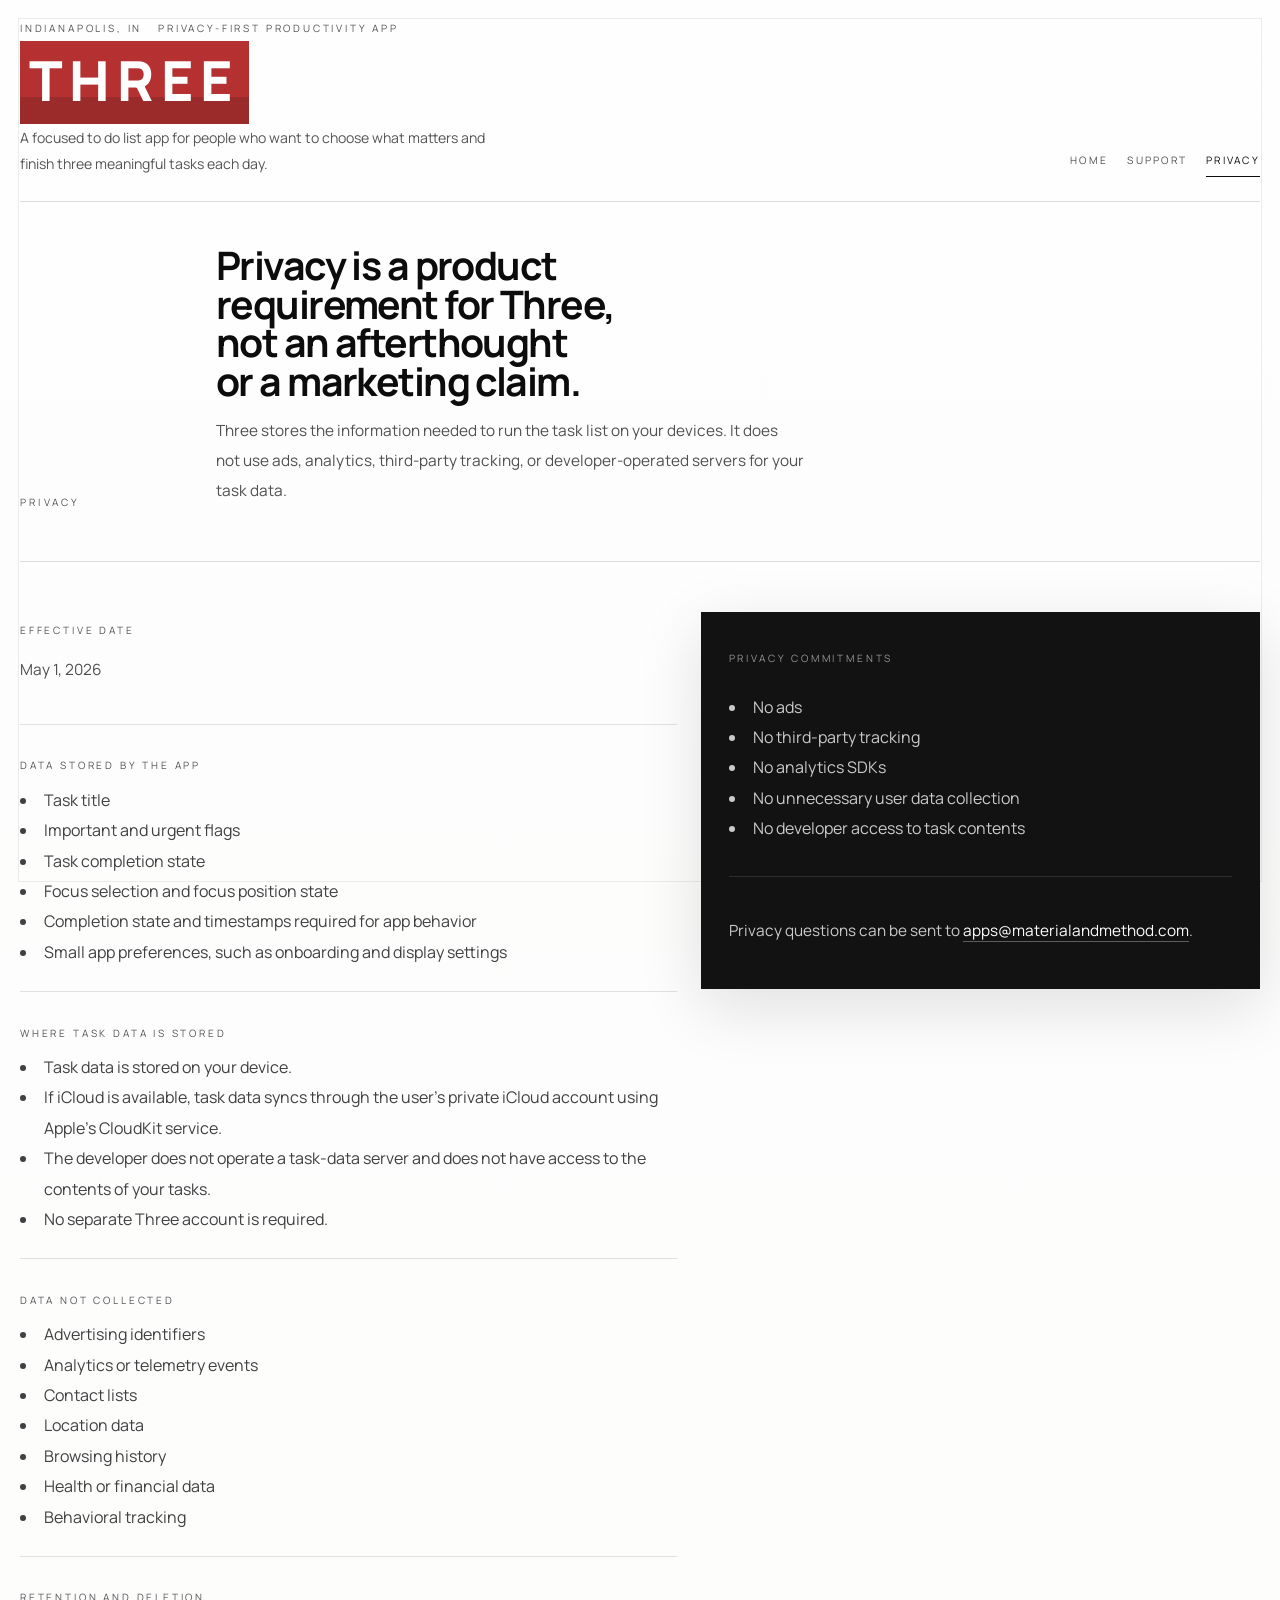
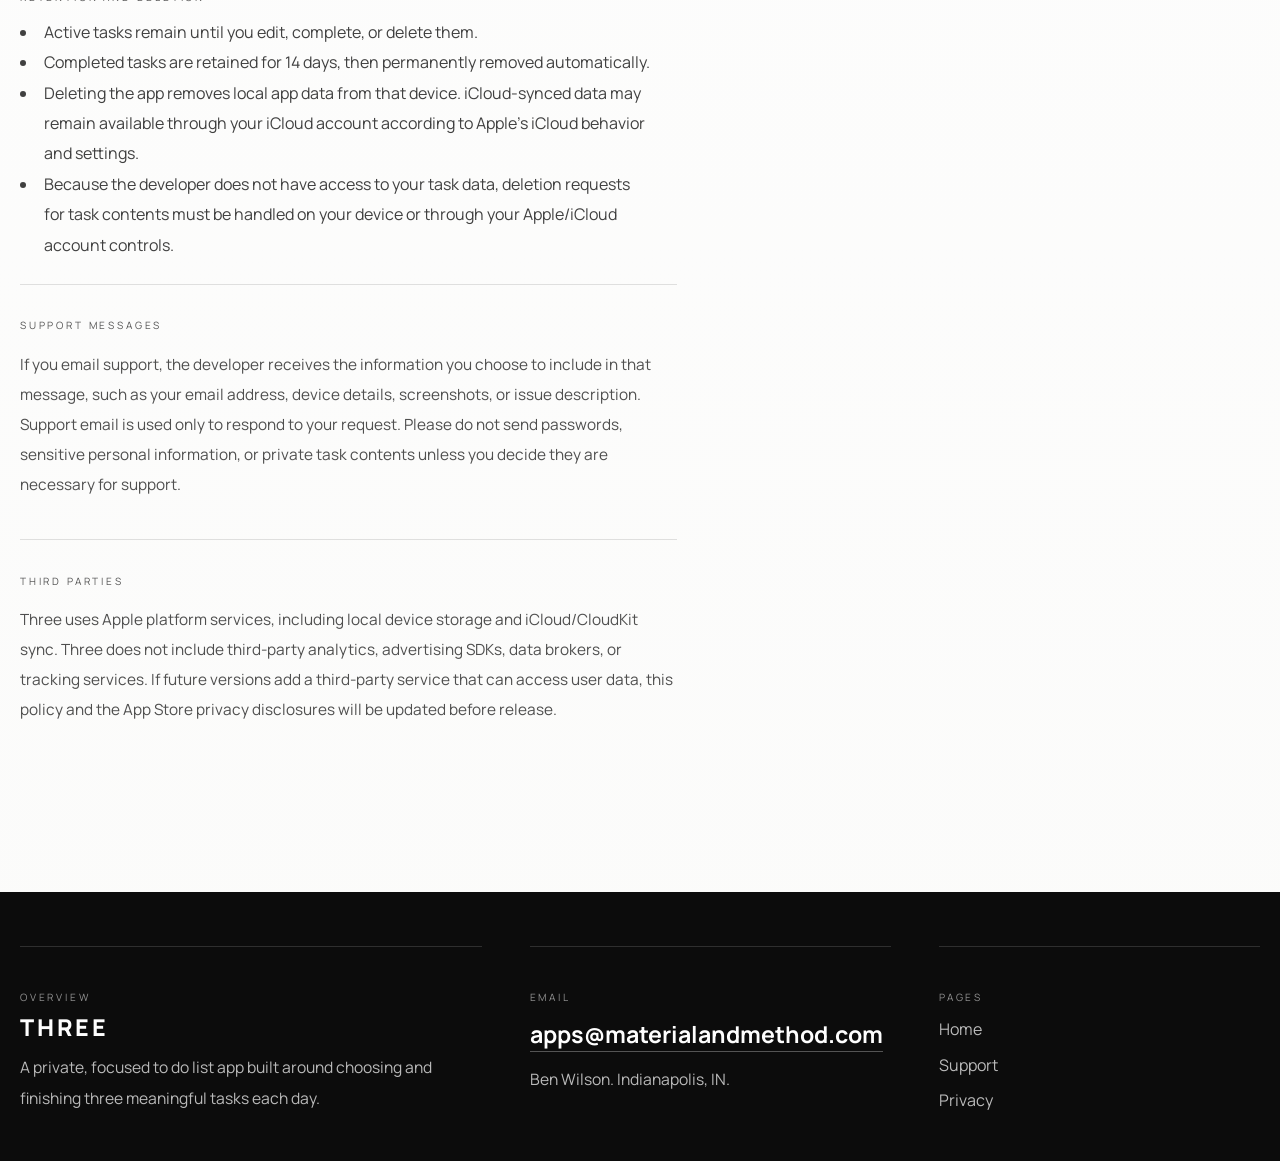
==== commit 520ce7db: "Update privacy page copy" ====
--- a/privacy/index.html
+++ b/privacy/index.html
@@ -60,7 +60,7 @@
             <ul class="content-list">
               <li>Task title</li>
               <li>Important and urgent flags</li>
-              <li>Task status</li>
+              <li>Task completion state</li>
               <li>Focus selection and focus position state</li>
               <li>Completion state and timestamps required for app behavior</li>
               <li>Small app preferences, such as onboarding and display settings</li>
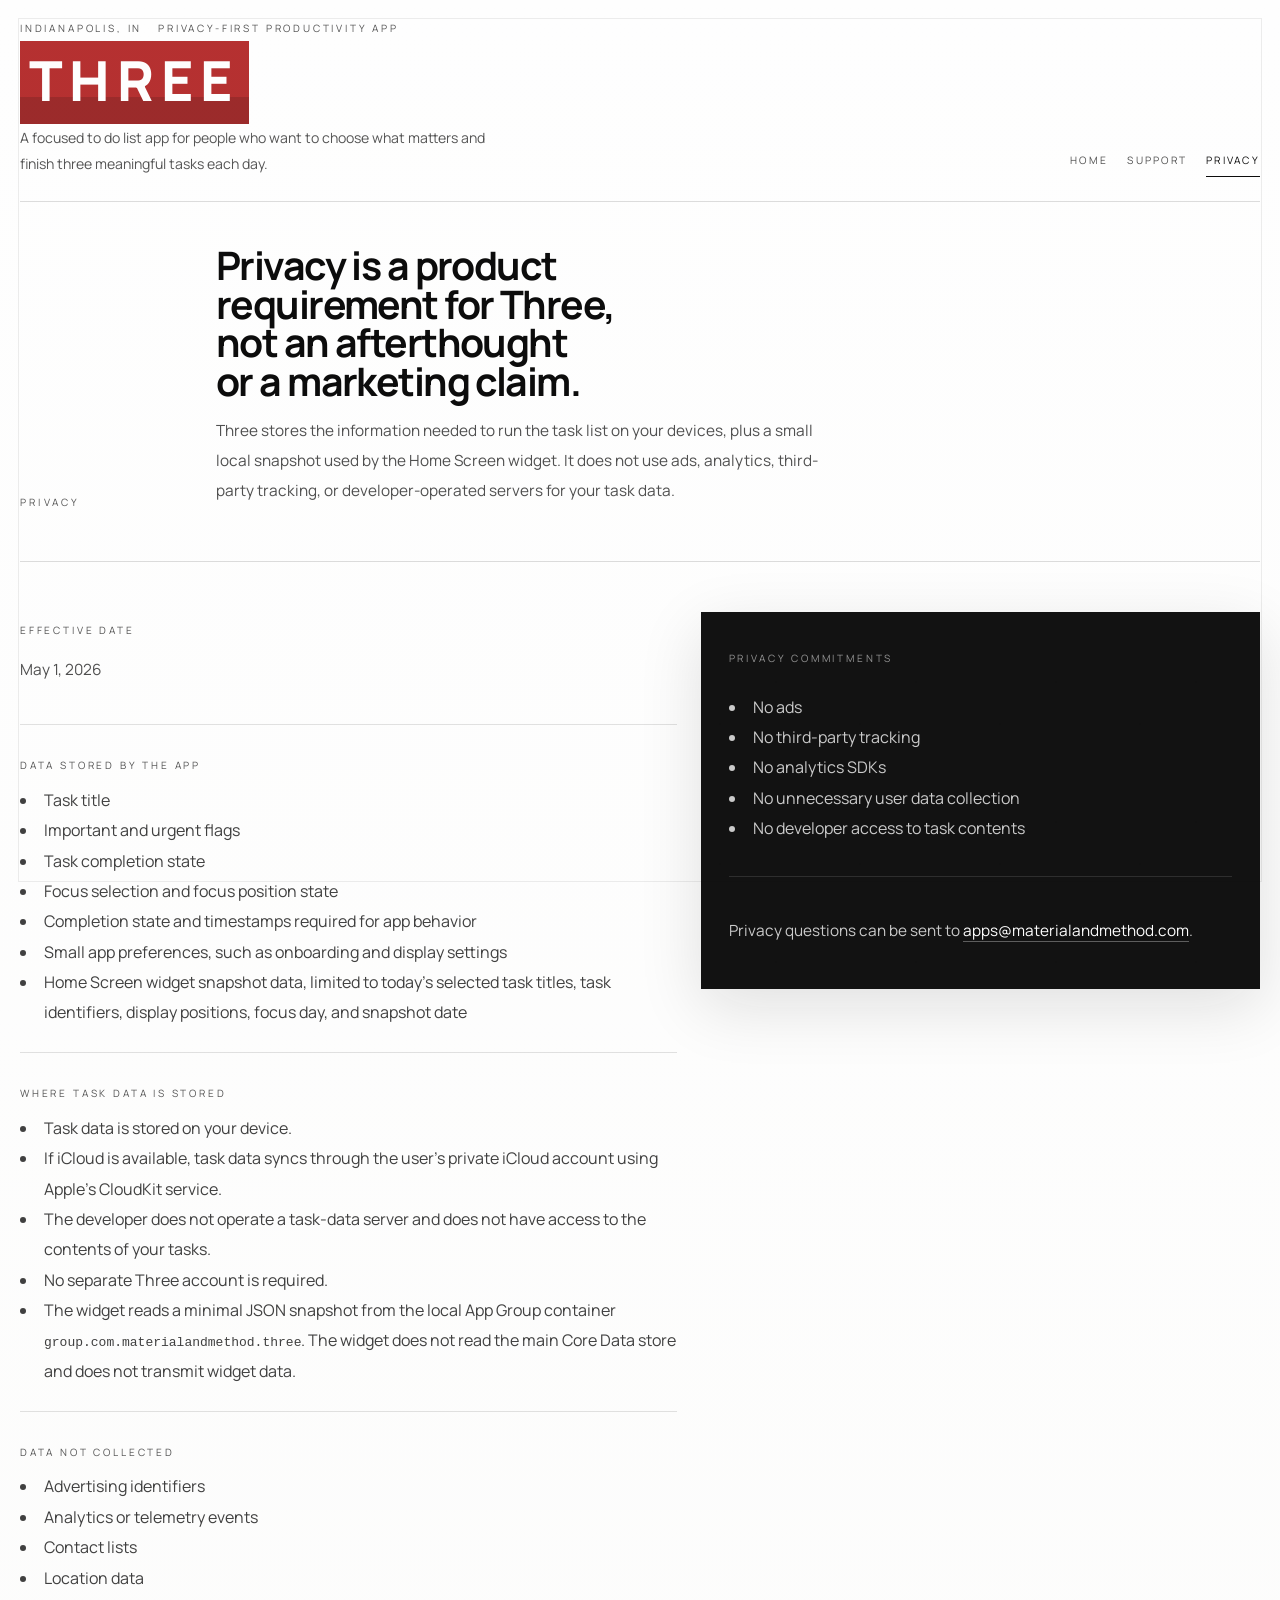
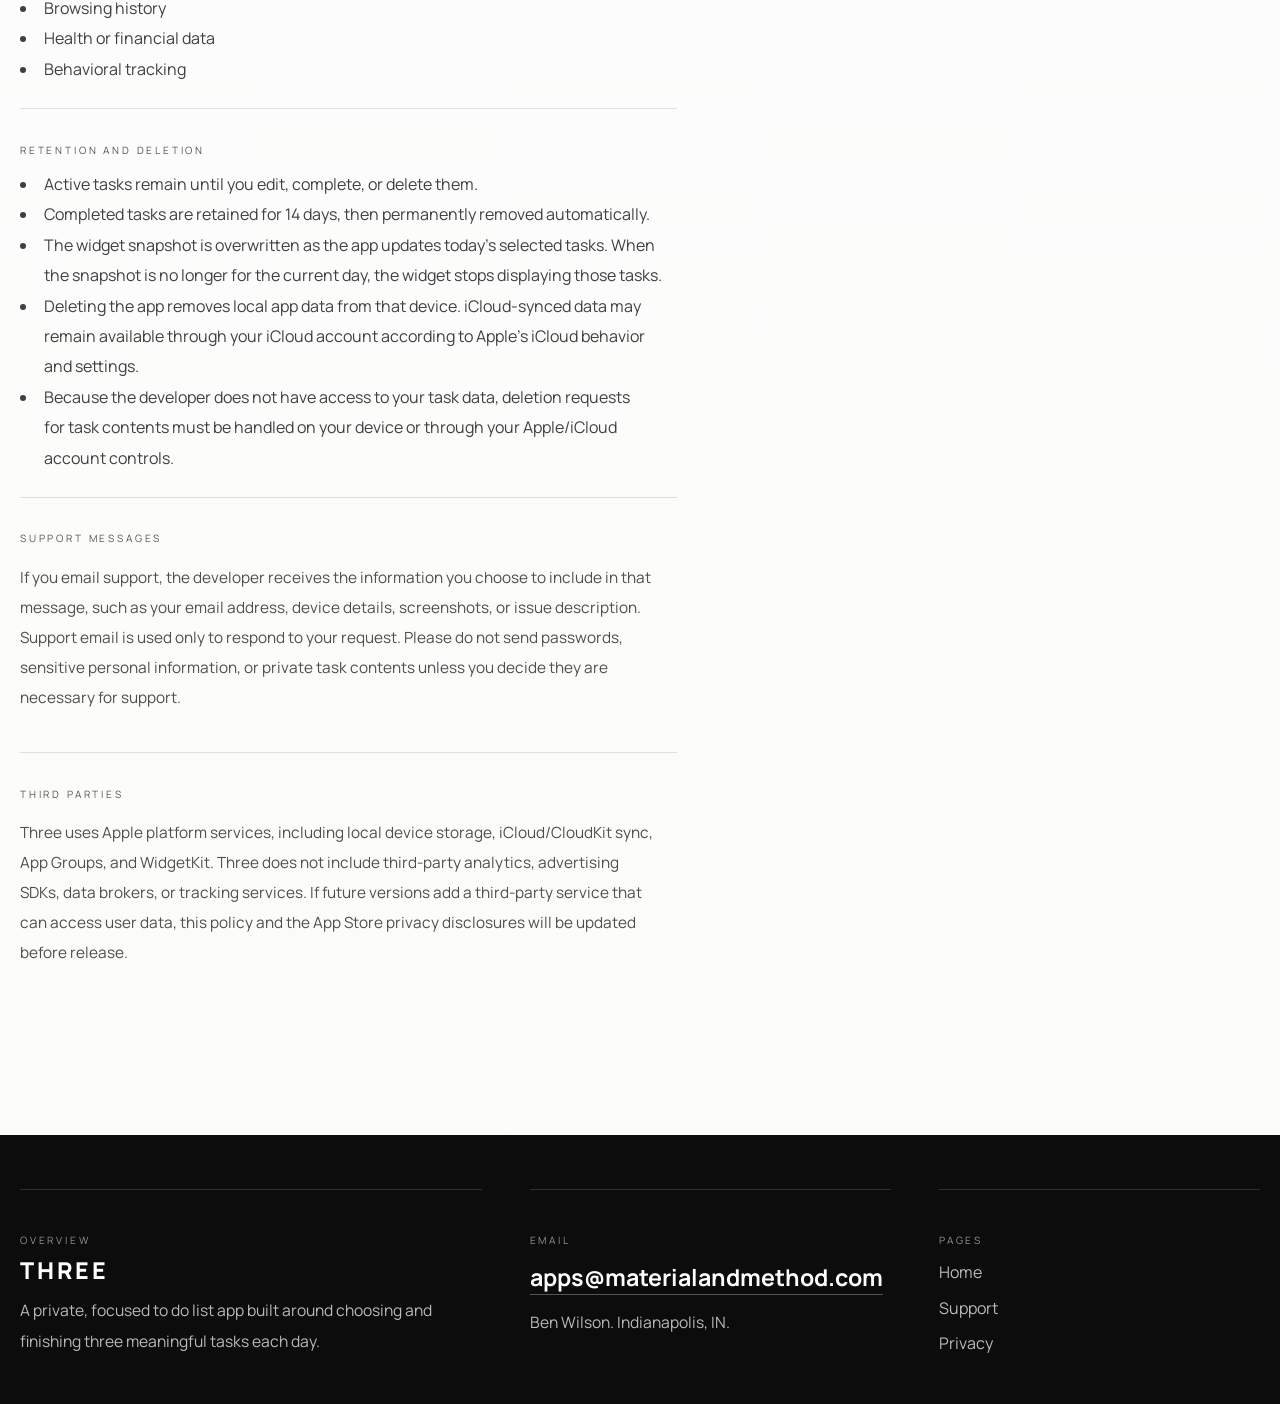
==== commit f3fa723e: "Update privacy page for widget snapshot" ====
--- a/privacy/index.html
+++ b/privacy/index.html
@@ -42,7 +42,7 @@
           <div>
             <h1>Privacy is a product requirement for Three, not an afterthought or a marketing claim.</h1>
             <p class="editorial-copy">
-              Three stores the information needed to run the task list on your devices. It does not use ads, analytics, third-party tracking, or developer-operated servers for your task data.
+              Three stores the information needed to run the task list on your devices, plus a small local snapshot used by the Home Screen widget. It does not use ads, analytics, third-party tracking, or developer-operated servers for your task data.
             </p>
           </div>
         </div>
@@ -64,6 +64,7 @@
               <li>Focus selection and focus position state</li>
               <li>Completion state and timestamps required for app behavior</li>
               <li>Small app preferences, such as onboarding and display settings</li>
+              <li>Home Screen widget snapshot data, limited to today's selected task titles, task identifiers, display positions, focus day, and snapshot date</li>
             </ul>
           </section>
 
@@ -74,6 +75,7 @@
               <li>If iCloud is available, task data syncs through the user's private iCloud account using Apple's CloudKit service.</li>
               <li>The developer does not operate a task-data server and does not have access to the contents of your tasks.</li>
               <li>No separate Three account is required.</li>
+              <li>The widget reads a minimal JSON snapshot from the local App Group container <code>group.com.materialandmethod.three</code>. The widget does not read the main Core Data store and does not transmit widget data.</li>
             </ul>
           </section>
 
@@ -95,6 +97,7 @@
             <ul class="content-list">
               <li>Active tasks remain until you edit, complete, or delete them.</li>
               <li>Completed tasks are retained for 14 days, then permanently removed automatically.</li>
+              <li>The widget snapshot is overwritten as the app updates today's selected tasks. When the snapshot is no longer for the current day, the widget stops displaying those tasks.</li>
               <li>Deleting the app removes local app data from that device. iCloud-synced data may remain available through your iCloud account according to Apple's iCloud behavior and settings.</li>
               <li>Because the developer does not have access to your task data, deletion requests for task contents must be handled on your device or through your Apple/iCloud account controls.</li>
             </ul>
@@ -110,7 +113,7 @@
           <section class="policy-section">
             <p class="editorial-meta">Third parties</p>
             <p class="editorial-copy">
-              Three uses Apple platform services, including local device storage and iCloud/CloudKit sync. Three does not include third-party analytics, advertising SDKs, data brokers, or tracking services. If future versions add a third-party service that can access user data, this policy and the App Store privacy disclosures will be updated before release.
+              Three uses Apple platform services, including local device storage, iCloud/CloudKit sync, App Groups, and WidgetKit. Three does not include third-party analytics, advertising SDKs, data brokers, or tracking services. If future versions add a third-party service that can access user data, this policy and the App Store privacy disclosures will be updated before release.
             </p>
           </section>
         </div>
